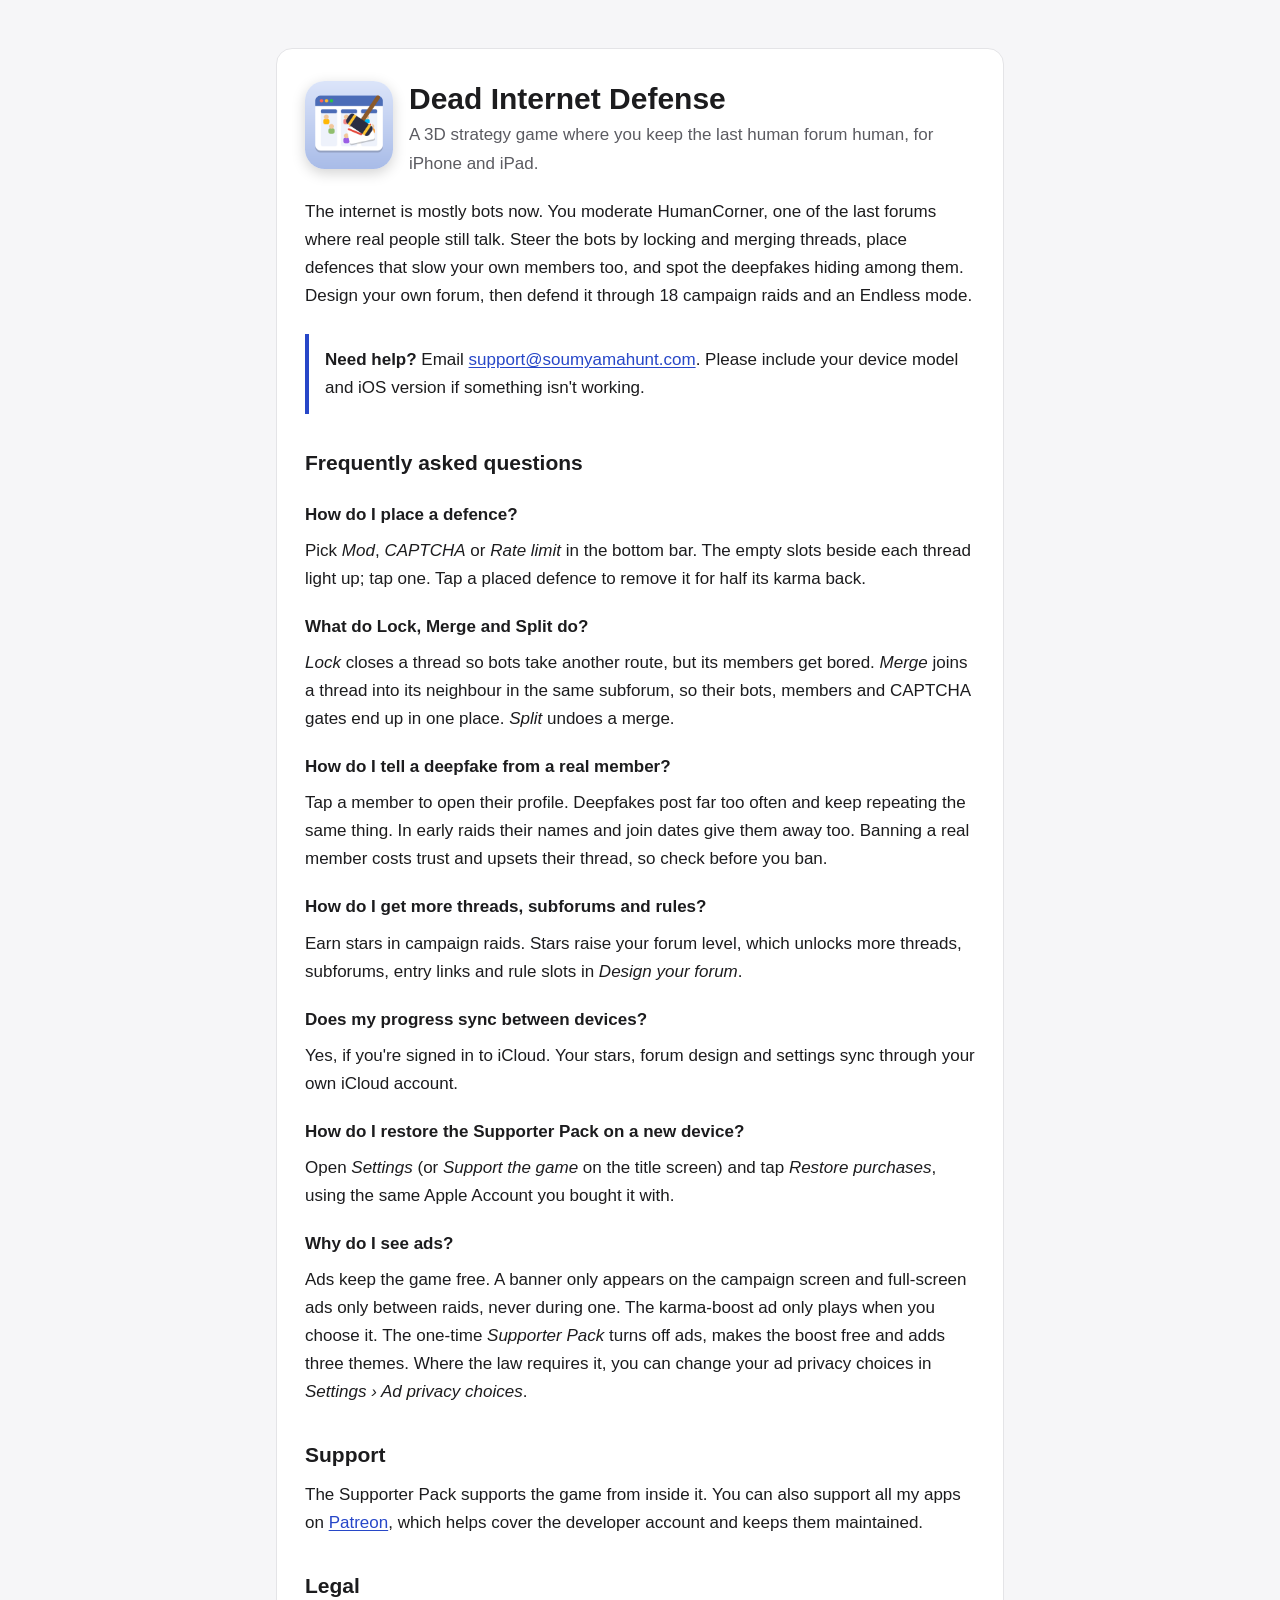
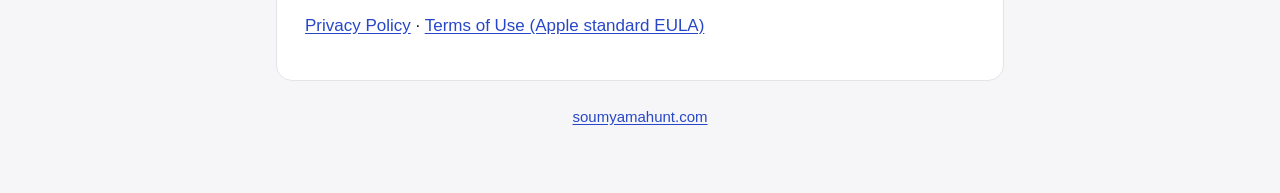
==== dead-internet-defense/index.html @ cf0c62e9 "Update site from soumyamahunt/resume@bdedc22" ====
<!DOCTYPE html>
<html lang="en">

<head>
  <meta charset="utf-8">
  <meta name="viewport" content="width=device-width, initial-scale=1">
  <title>Dead Internet Defense - Support</title>
  <meta name="description" content="Help and support for Dead Internet Defense, the 3D strategy game where you moderate the last human forum against waves of bots, for iPhone and iPad.">
  <meta name="color-scheme" content="light dark">
  <link rel="canonical" href="https://soumyamahunt.com/dead-internet-defense/">
  <link rel="icon" type="image/png" href="icon.png">
  <link rel="apple-touch-icon" href="icon.png">
  <style>
    :root {
      --bg: #f6f6f8;
      --surface: #ffffff;
      --text: #1c1c1e;
      --muted: #5b5b61;
      --border: #e4e4e7;
      --accent: #2747c8;
    }

    @media (prefers-color-scheme: dark) {
      :root {
        --bg: #111113;
        --surface: #1b1b1f;
        --text: #ececef;
        --muted: #a1a1a8;
        --border: #2c2c31;
        --accent: #8fa8ff;
      }
    }

    * { box-sizing: border-box; }

    body {
      margin: 0;
      background: var(--bg);
      color: var(--text);
      font: 17px/1.65 -apple-system, BlinkMacSystemFont, "Segoe UI", Roboto, "Helvetica Neue", Arial, sans-serif;
    }

    main { max-width: 760px; margin: 0 auto; padding: 48px 16px 64px; }

    article {
      background: var(--surface);
      border: 1px solid var(--border);
      border-radius: 16px;
      padding: 32px 28px;
    }

    .app { display: flex; align-items: center; gap: 16px; margin: 0 0 20px; }
    .app img { width: 88px; height: 88px; flex: none; border-radius: 22.5%; box-shadow: 0 4px 14px rgba(0, 0, 0, 0.18); }
    h1 { font-size: 30px; line-height: 1.2; margin: 0 0 4px; }
    h2 { font-size: 21px; margin: 32px 0 8px; }
    h3 { font-size: 17px; margin: 20px 0 4px; }
    p, li { margin: 8px 0; }
    a { color: var(--accent); text-underline-offset: 2px; }
    .meta { color: var(--muted); margin: 0; }
    .contact {
      border-left: 4px solid var(--accent);
      padding: 4px 16px;
      margin: 24px 0;
    }
    footer { color: var(--muted); text-align: center; font-size: 15px; margin-top: 24px; }

    @media (max-width: 520px) {
      article { padding: 24px 18px; }
      h1 { font-size: 26px; }
      .app img { width: 68px; height: 68px; }
    }
  </style>
</head>

<body>
  <main>
    <article>
      <header class="app">
        <picture>
          <source srcset="icon-dark.png" media="(prefers-color-scheme: dark)">
          <img src="icon.png" alt="Dead Internet Defense app icon" width="88" height="88">
        </picture>
        <div>
          <h1>Dead Internet Defense</h1>
          <p class="meta">A 3D strategy game where you keep the last human forum human, for iPhone and iPad.</p>
        </div>
      </header>

      <p>The internet is mostly bots now. You moderate HumanCorner, one of the last forums where real people still
        talk. Steer the bots by locking and merging threads, place defences that slow your own members too, and spot
        the deepfakes hiding among them. Design your own forum, then defend it through 18 campaign raids and an
        Endless mode.</p>

      <div class="contact">
        <p><strong>Need help?</strong> Email <a href="mailto:support@soumyamahunt.com">support@soumyamahunt.com</a>.
          Please include your device model and iOS version if something isn't working.</p>
      </div>

      <h2>Frequently asked questions</h2>

      <h3>How do I place a defence?</h3>
      <p>Pick <em>Mod</em>, <em>CAPTCHA</em> or <em>Rate limit</em> in the bottom bar. The empty slots beside each
        thread light up; tap one. Tap a placed defence to remove it for half its karma back.</p>

      <h3>What do Lock, Merge and Split do?</h3>
      <p><em>Lock</em> closes a thread so bots take another route, but its members get bored. <em>Merge</em> joins a
        thread into its neighbour in the same subforum, so their bots, members and CAPTCHA gates end up in one place.
        <em>Split</em> undoes a merge.</p>

      <h3>How do I tell a deepfake from a real member?</h3>
      <p>Tap a member to open their profile. Deepfakes post far too often and keep repeating the same thing. In
        early raids their names and join dates give them away too. Banning a real member costs trust and upsets
        their thread, so check before you ban.</p>

      <h3>How do I get more threads, subforums and rules?</h3>
      <p>Earn stars in campaign raids. Stars raise your forum level, which unlocks more threads, subforums, entry
        links and rule slots in <em>Design your forum</em>.</p>

      <h3>Does my progress sync between devices?</h3>
      <p>Yes, if you're signed in to iCloud. Your stars, forum design and settings sync through your own iCloud
        account.</p>

      <h3>How do I restore the Supporter Pack on a new device?</h3>
      <p>Open <em>Settings</em> (or <em>Support the game</em> on the title screen) and tap <em>Restore
        purchases</em>, using the same Apple Account you bought it with.</p>

      <h3>Why do I see ads?</h3>
      <p>Ads keep the game free. A banner only appears on the campaign screen and full-screen ads only between raids,
        never during one. The karma-boost ad only plays when you choose it. The one-time <em>Supporter Pack</em>
        turns off ads, makes the boost free and adds three themes. Where the law requires it, you can change your ad
        privacy choices in <em>Settings › Ad privacy choices</em>.</p>

      <h2>Support</h2>
      <p>The Supporter Pack supports the game from inside it. You can also support all my apps on
        <a href="https://www.patreon.com/SoumyaMahunt" rel="noopener noreferrer">Patreon</a>, which helps cover the developer
        account and keeps them maintained.</p>

      <h2>Legal</h2>
      <p><a href="privacy/">Privacy Policy</a> · <a href="https://www.apple.com/legal/internet-services/itunes/dev/stdeula/" rel="noopener noreferrer">Terms of Use (Apple standard EULA)</a></p>
    </article>
    <footer><a href="/">soumyamahunt.com</a></footer>
  </main>
</body>

</html>
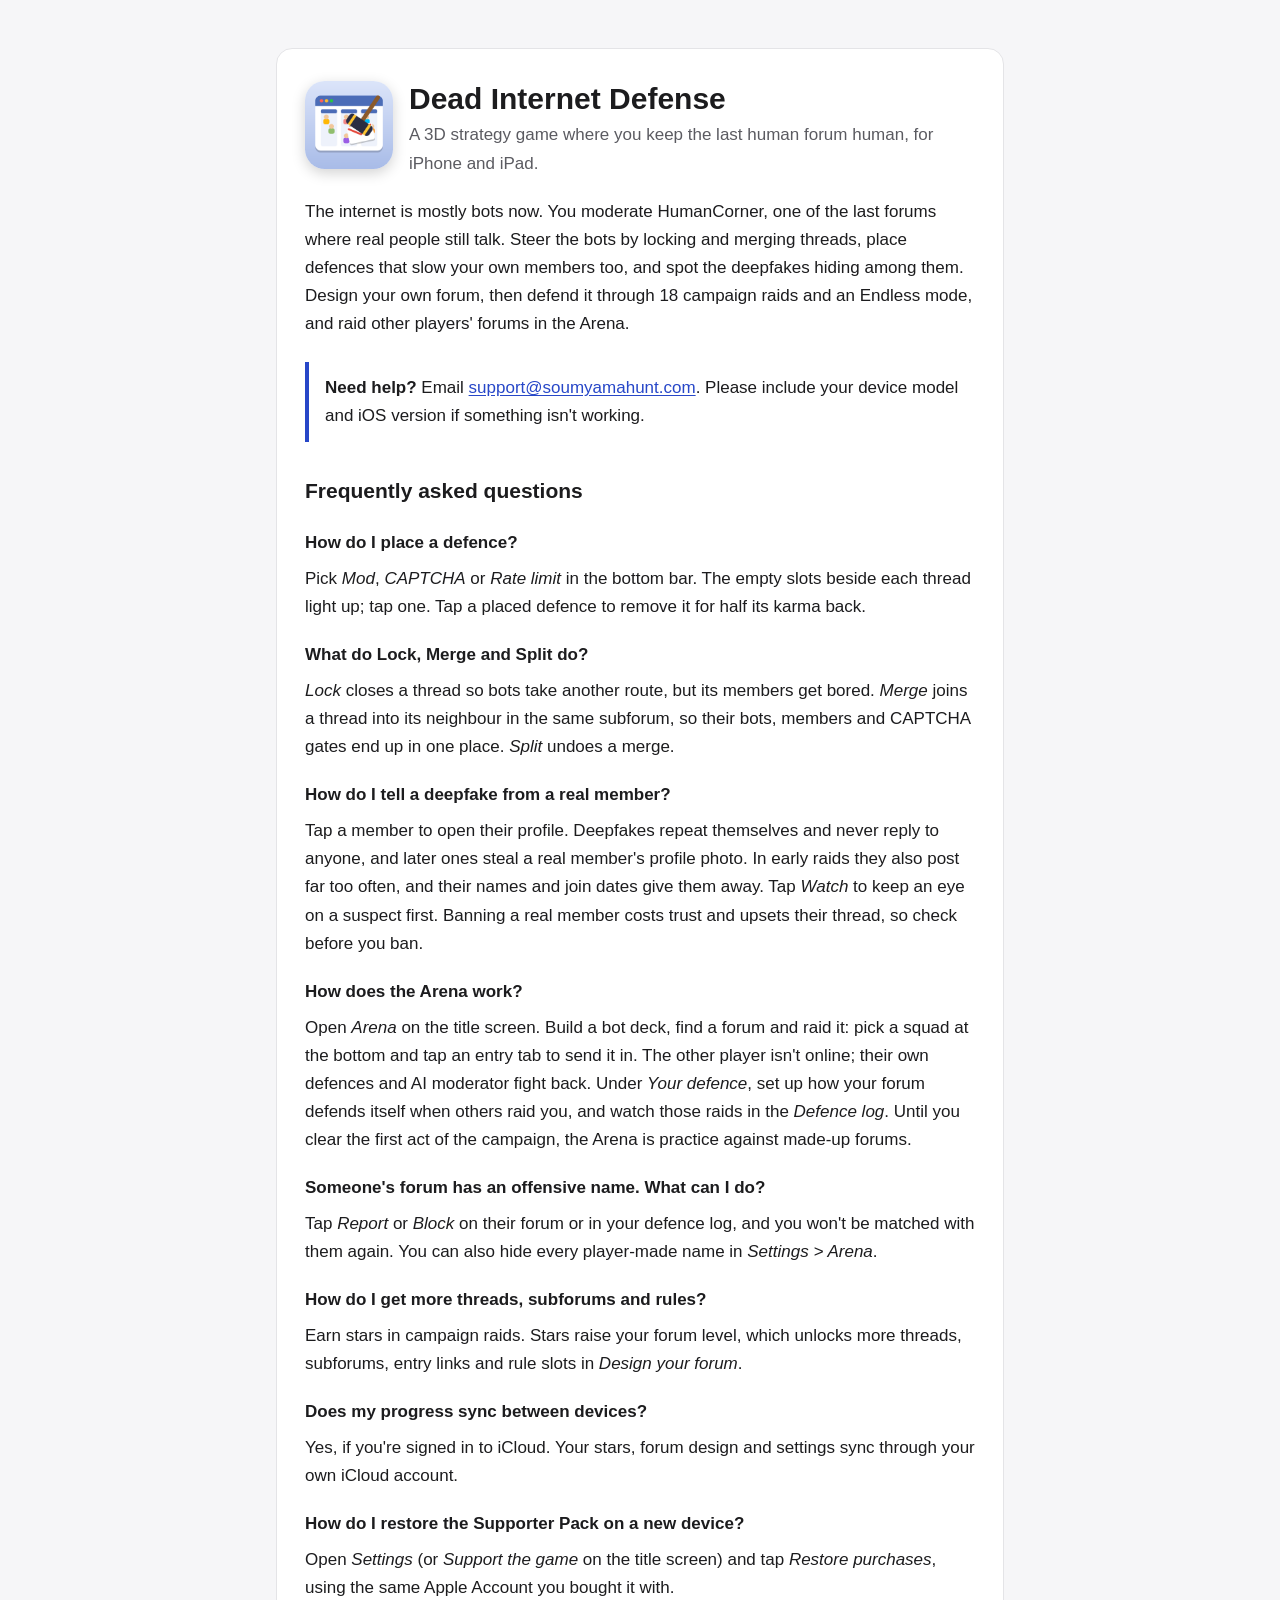
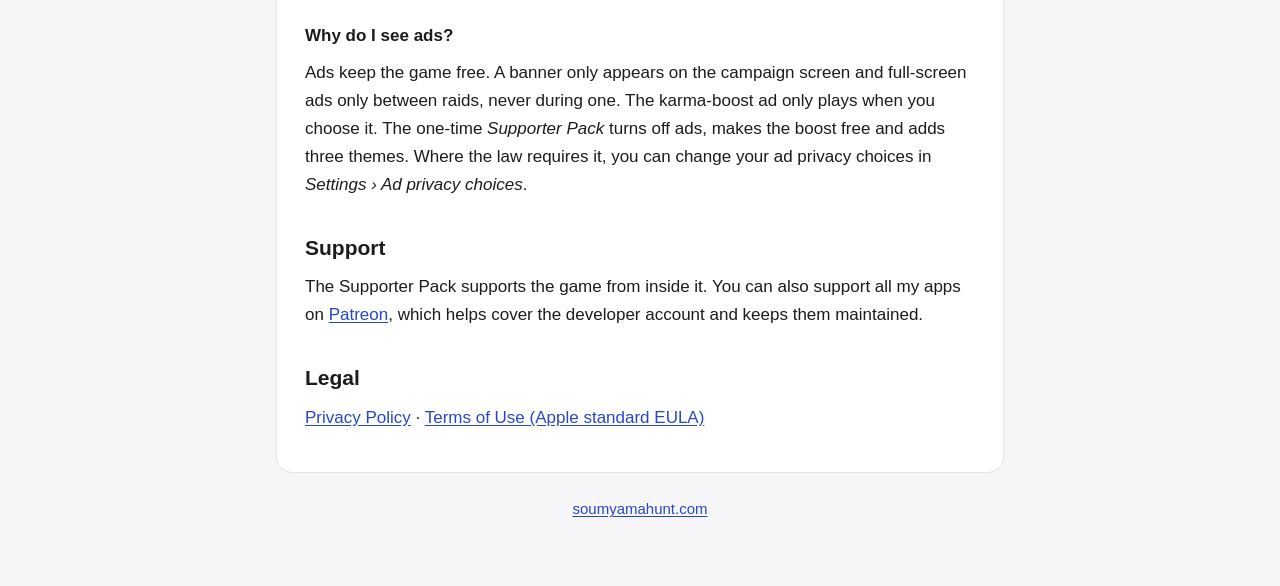
==== commit d7d2c42b: "Update site from soumyamahunt/resume@8a8a43a" ====
--- a/dead-internet-defense/index.html
+++ b/dead-internet-defense/index.html
@@ -89,7 +89,7 @@
       <p>The internet is mostly bots now. You moderate HumanCorner, one of the last forums where real people still
         talk. Steer the bots by locking and merging threads, place defences that slow your own members too, and spot
         the deepfakes hiding among them. Design your own forum, then defend it through 18 campaign raids and an
-        Endless mode.</p>
+        Endless mode, and raid other players' forums in the Arena.</p>
 
       <div class="contact">
         <p><strong>Need help?</strong> Email <a href="mailto:support@soumyamahunt.com">support@soumyamahunt.com</a>.
@@ -108,9 +108,21 @@
         <em>Split</em> undoes a merge.</p>
 
       <h3>How do I tell a deepfake from a real member?</h3>
-      <p>Tap a member to open their profile. Deepfakes post far too often and keep repeating the same thing. In
-        early raids their names and join dates give them away too. Banning a real member costs trust and upsets
+      <p>Tap a member to open their profile. Deepfakes repeat themselves and never reply to anyone, and later ones
+        steal a real member's profile photo. In early raids they also post far too often, and their names and join
+        dates give them away. Tap <em>Watch</em> to keep an eye on a suspect first. Banning a real member costs trust and upsets
         their thread, so check before you ban.</p>
+
+      <h3>How does the Arena work?</h3>
+      <p>Open <em>Arena</em> on the title screen. Build a bot deck, find a forum and raid it: pick a squad at the
+        bottom and tap an entry tab to send it in. The other player isn't online; their own defences and AI moderator
+        fight back. Under <em>Your defence</em>, set up how your forum defends itself when others raid you, and watch
+        those raids in the <em>Defence log</em>. Until you clear the first act of the campaign, the Arena is practice
+        against made-up forums.</p>
+
+      <h3>Someone's forum has an offensive name. What can I do?</h3>
+      <p>Tap <em>Report</em> or <em>Block</em> on their forum or in your defence log, and you won't be matched with
+        them again. You can also hide every player-made name in <em>Settings &gt; Arena</em>.</p>
 
       <h3>How do I get more threads, subforums and rules?</h3>
       <p>Earn stars in campaign raids. Stars raise your forum level, which unlocks more threads, subforums, entry
